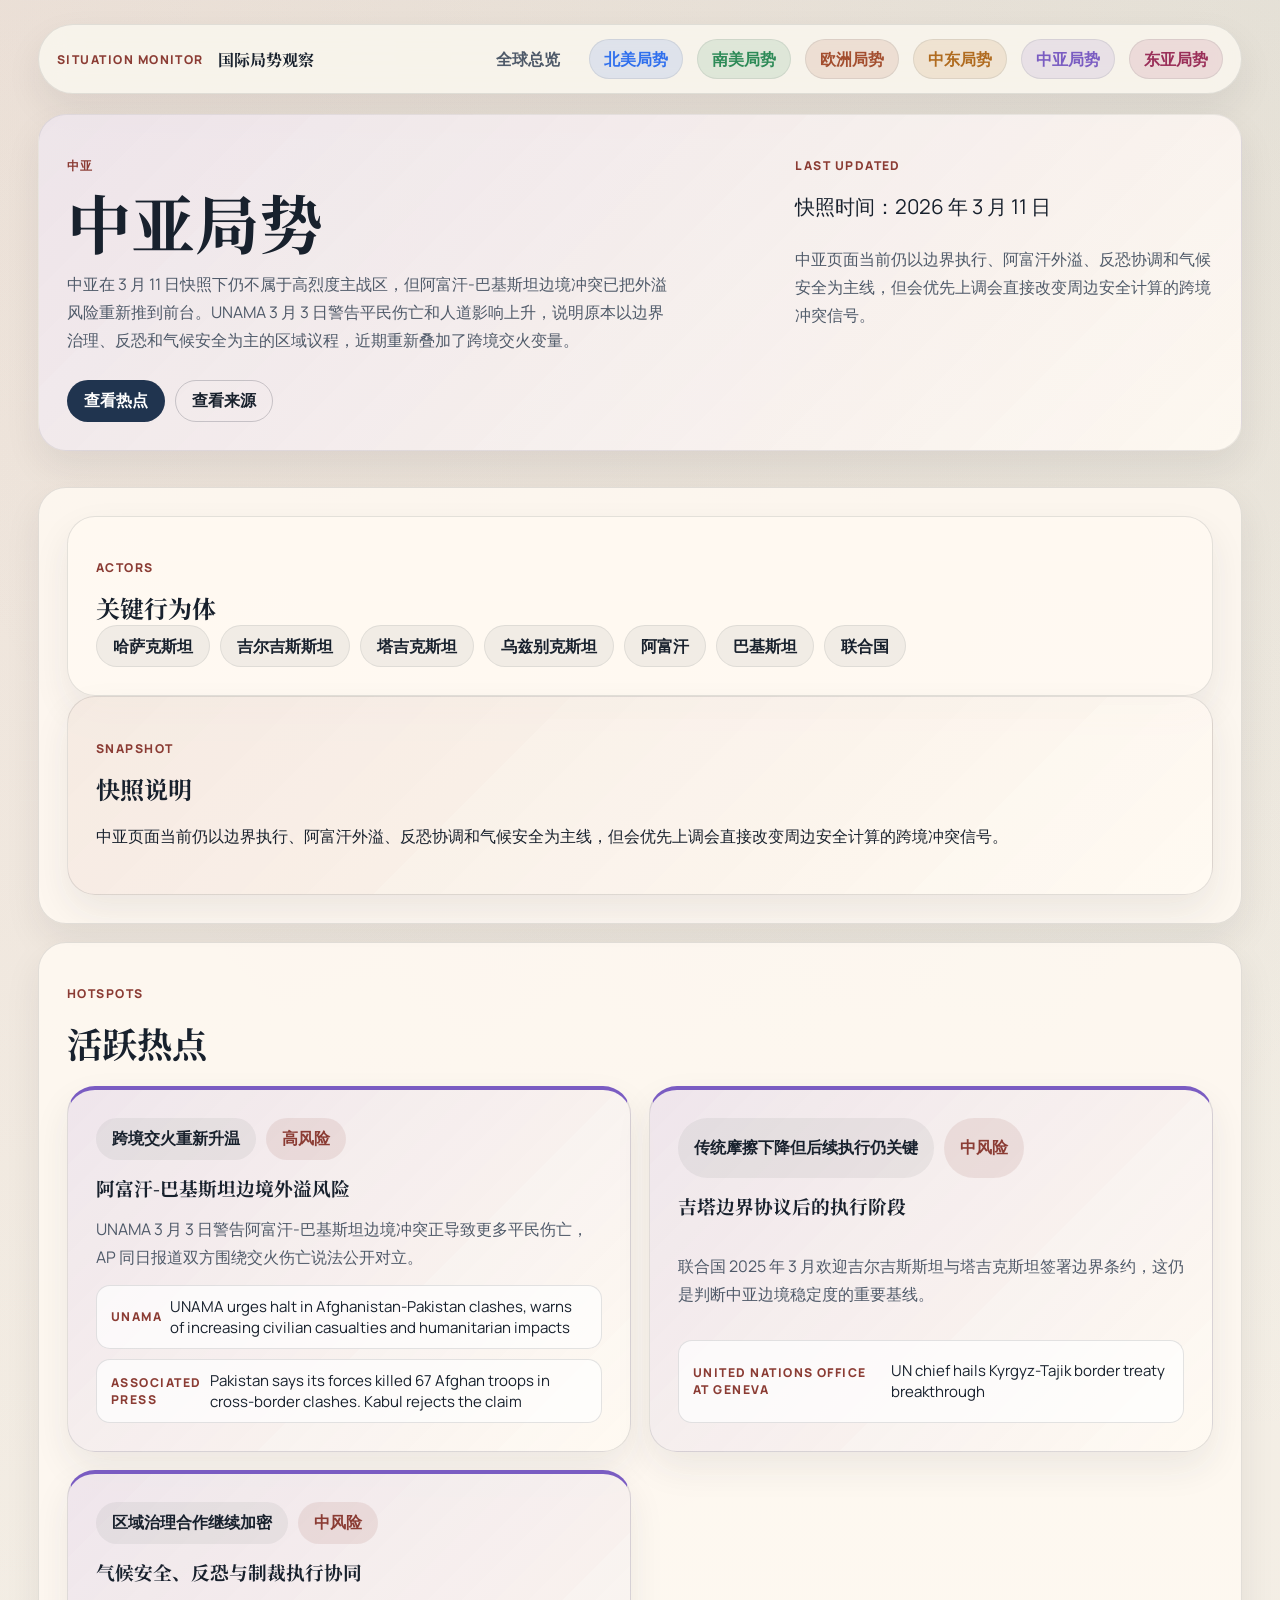
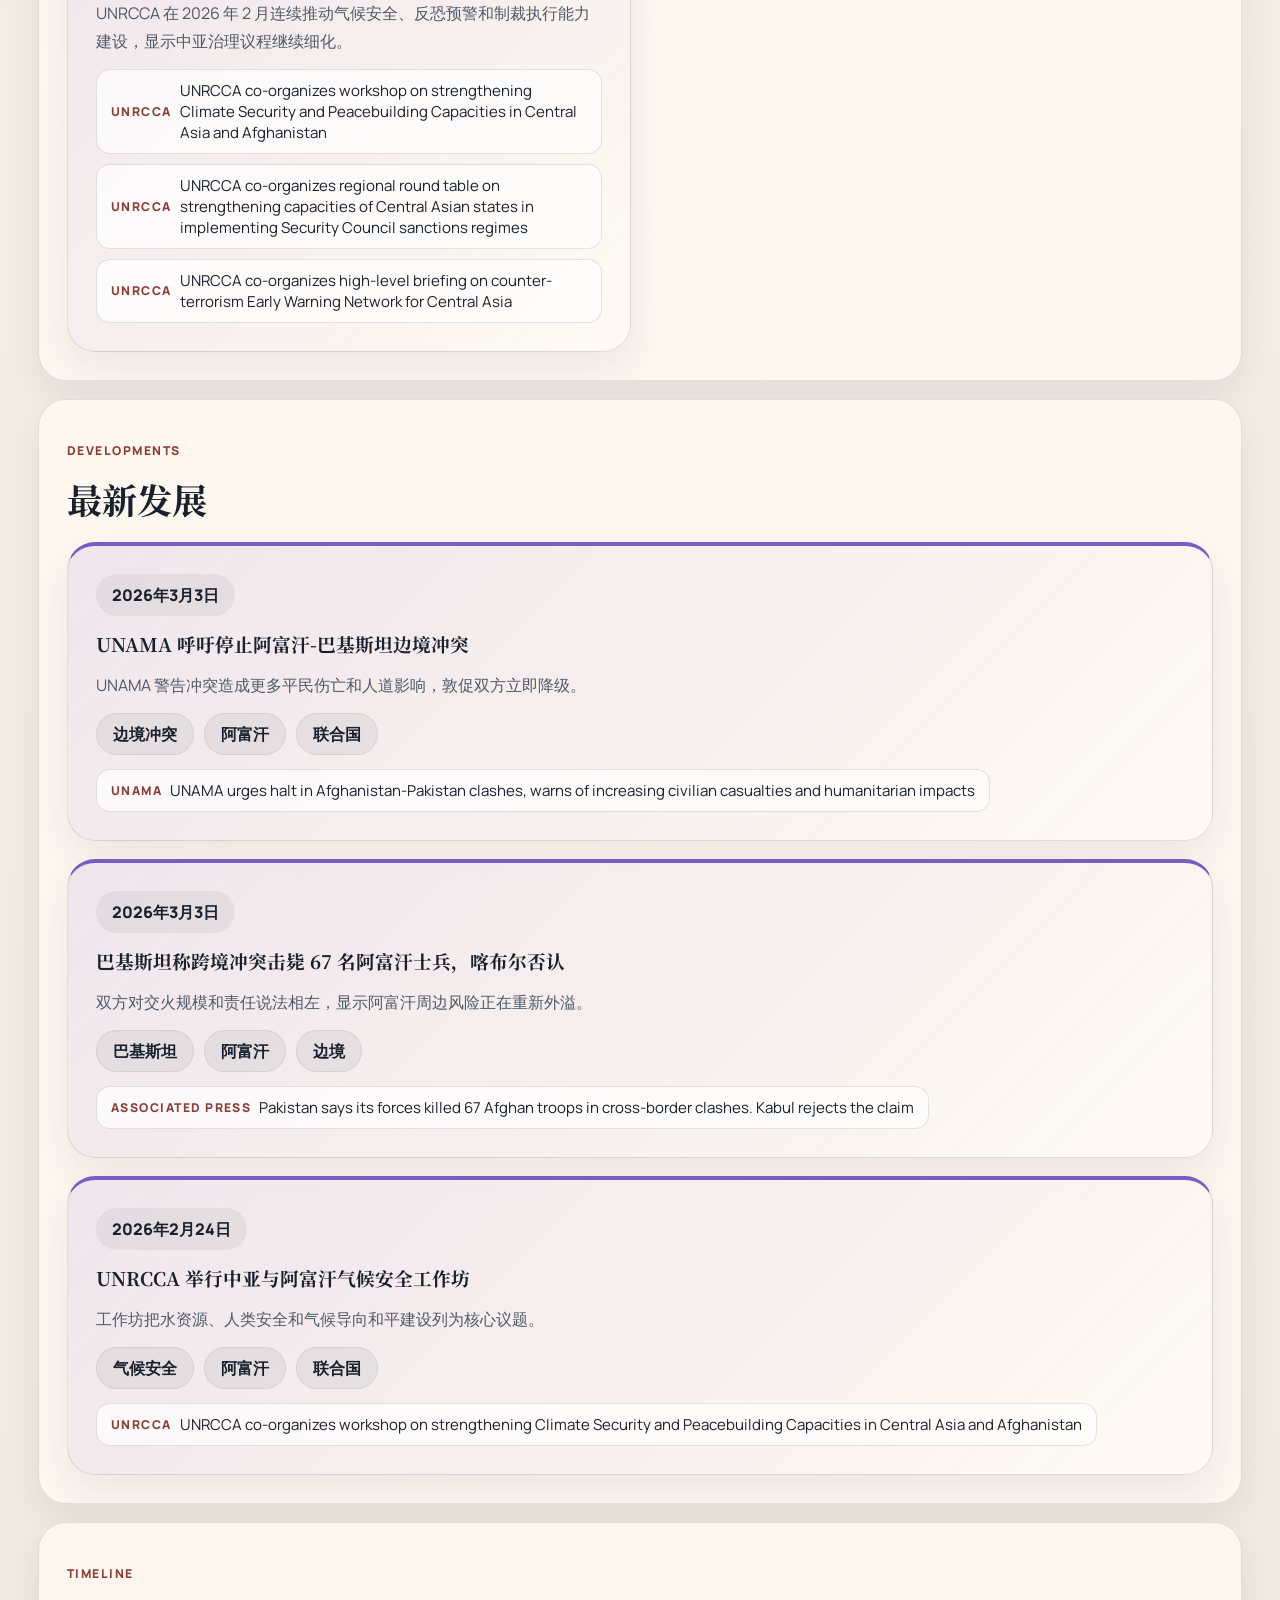
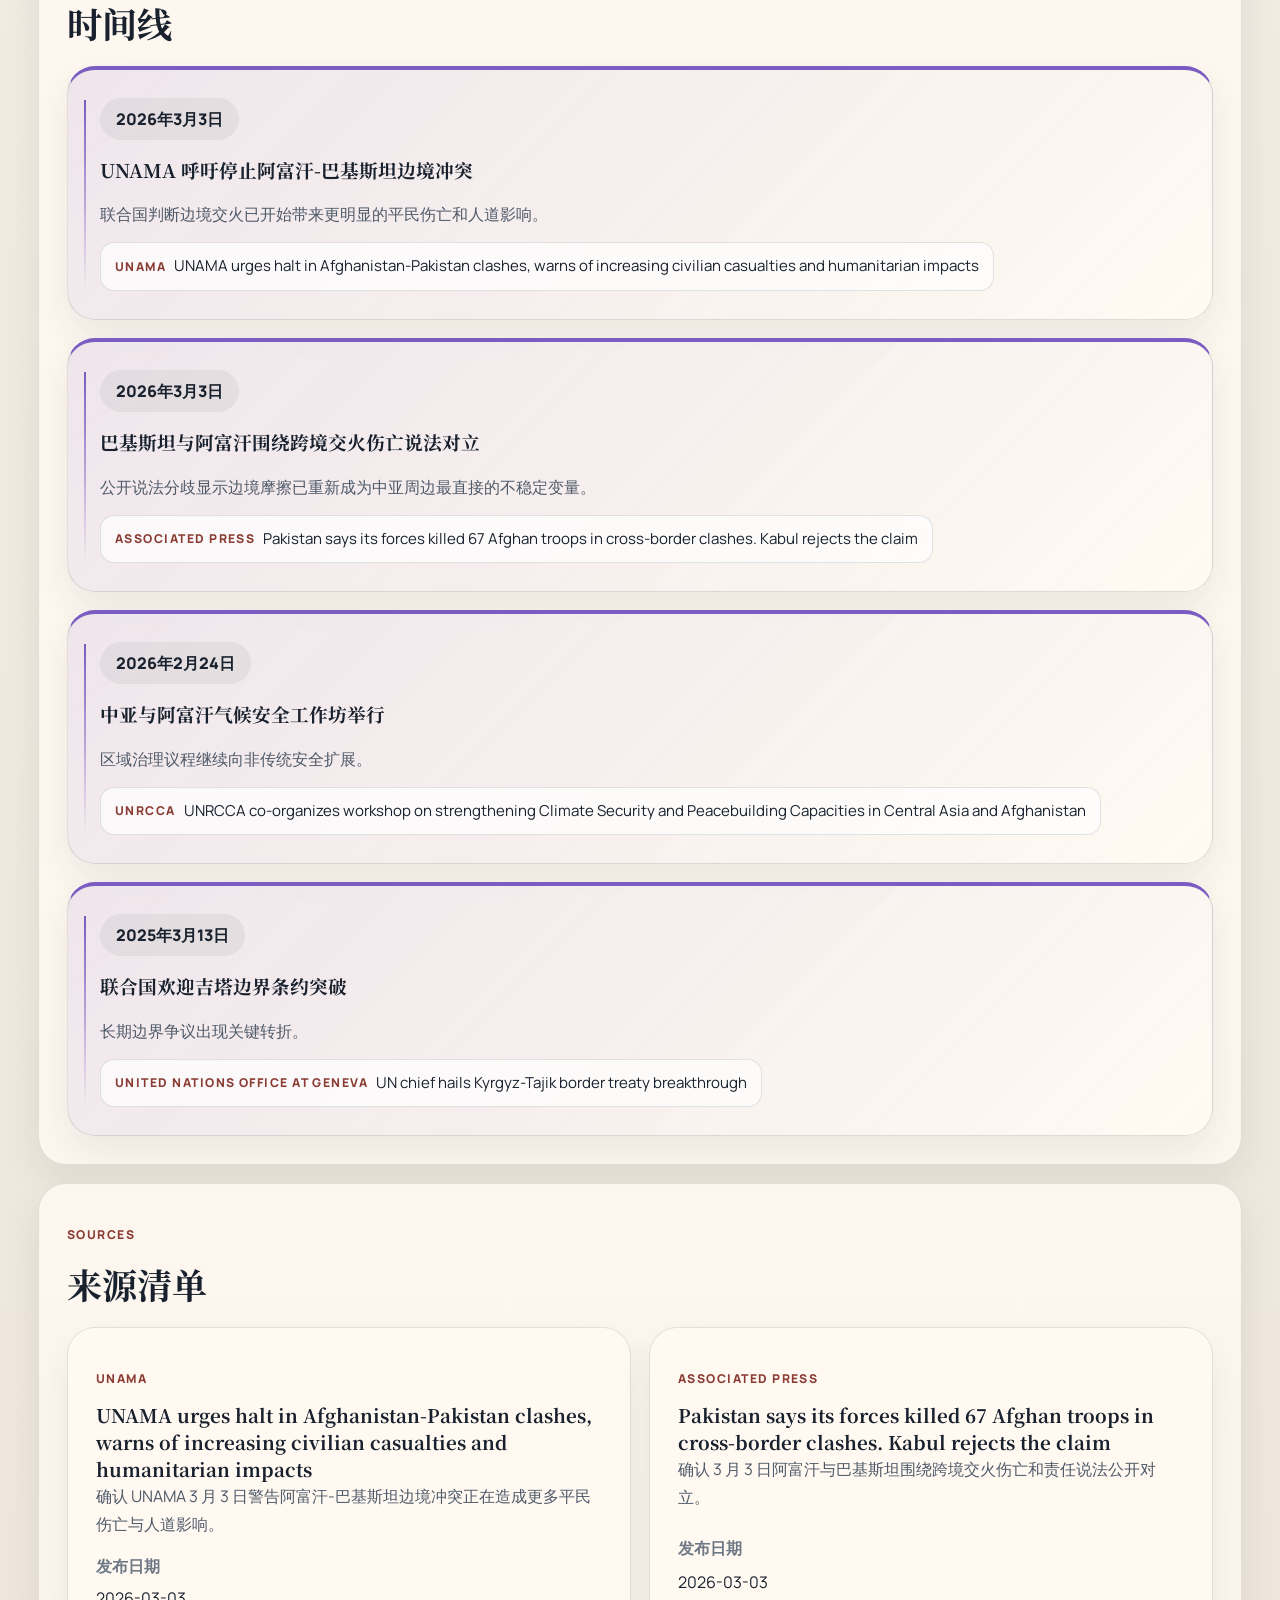
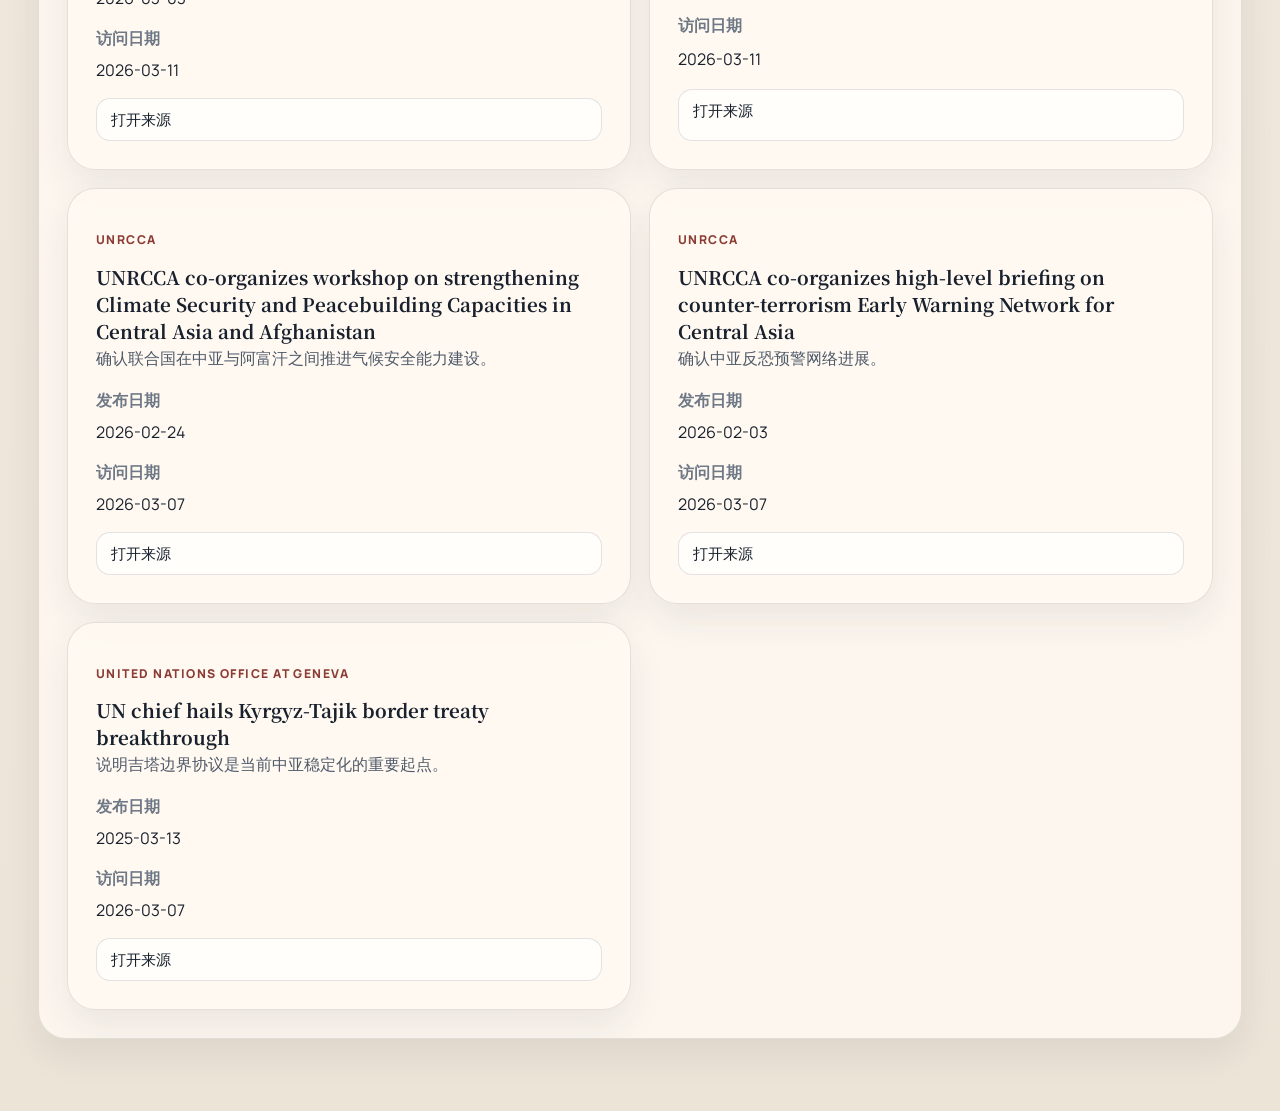
==== regions/central-asia.html @ 457fbe52 "Add files via upload" ====
<!DOCTYPE html>
<html lang="zh-CN">
  <head>
    <meta charset="UTF-8" />
    <meta name="viewport" content="width=device-width, initial-scale=1" />
    <meta name="theme-color" content="#f4efe6" />
    <title>中亚局势 | 国际局势观察</title>
    <meta
      name="description"
      content="查看中亚局势快照，包括边境、阿富汗外溢风险与区域合作变化。"
    />
    <link rel="preconnect" href="https://fonts.googleapis.com" />
    <link rel="preconnect" href="https://fonts.gstatic.com" crossorigin />
    <link
      href="https://fonts.googleapis.com/css2?family=Manrope:wght@400;500;700;800&family=Noto+Serif+SC:wght@600;700&display=swap"
      rel="stylesheet"
    />
    <link rel="stylesheet" href="../styles.css" />
    <script src="../data/site.js"></script>
    <script src="../app.js" defer></script>
  </head>
  <body data-page="region" data-region="central-asia" data-base-path="..">
    <a class="skip-link" href="#main-content">跳到正文</a>
    <div class="page-shell">
      <div class="paper-noise" aria-hidden="true"></div>
      <header class="topbar">
        <a class="brand" href="../index.html">
          <span class="brand-kicker">Situation Monitor</span>
          <strong>国际局势观察</strong>
        </a>
        <nav class="topnav" id="topnav" aria-label="主导航"></nav>
      </header>
      <main id="main-content" class="main-layout">
        <section class="hero region-hero" id="region-hero"></section>
        <section class="section two-column-section">
          <article class="panel">
            <p class="section-kicker">Actors</p>
            <h2>关键行为体</h2>
            <div class="chip-list" id="actors-list"></div>
          </article>
          <article class="panel panel-emphasis">
            <p class="section-kicker">Snapshot</p>
            <h2>快照说明</h2>
            <p id="region-snapshot-note"></p>
          </article>
        </section>
        <section class="section" aria-labelledby="hotspot-title">
          <div class="section-header">
            <div>
              <p class="section-kicker">Hotspots</p>
              <h2 id="hotspot-title">活跃热点</h2>
            </div>
          </div>
          <div class="card-grid hotspot-grid" id="region-hotspots"></div>
        </section>
        <section class="section" aria-labelledby="developments-title">
          <div class="section-header">
            <div>
              <p class="section-kicker">Developments</p>
              <h2 id="developments-title">最新发展</h2>
            </div>
          </div>
          <div class="development-list" id="region-developments"></div>
        </section>
        <section class="section" aria-labelledby="timeline-title">
          <div class="section-header">
            <div>
              <p class="section-kicker">Timeline</p>
              <h2 id="timeline-title">时间线</h2>
            </div>
          </div>
          <ol class="timeline-list" id="region-timeline"></ol>
        </section>
        <section class="section" aria-labelledby="sources-title">
          <div class="section-header">
            <div>
              <p class="section-kicker">Sources</p>
              <h2 id="sources-title">来源清单</h2>
            </div>
          </div>
          <div class="source-register" id="region-sources"></div>
        </section>
      </main>
    </div>
  </body>
</html>
---- styles.css ----
:root {
  --paper: #f4efe6;
  --paper-strong: #fffaf2;
  --ink: #18212d;
  --ink-soft: #4f5a69;
  --ink-muted: #6f7986;
  --line: rgba(24, 33, 45, 0.12);
  --line-strong: rgba(24, 33, 45, 0.2);
  --navy: #20344f;
  --brick: #8b3c34;
  --shadow: 0 16px 36px rgba(34, 41, 52, 0.08);
  --radius-xl: 28px;
  --radius-lg: 22px;
  --radius-md: 16px;
  --max-width: 1240px;
}

html {
  scroll-behavior: smooth;
  scroll-padding-top: 96px;
}

*,
*::before,
*::after {
  box-sizing: border-box;
}

body {
  margin: 0;
  min-height: 100vh;
  color: var(--ink);
  background:
    radial-gradient(circle at top left, rgba(139, 60, 52, 0.09), transparent 28%),
    radial-gradient(circle at top right, rgba(96, 113, 94, 0.1), transparent 24%),
    linear-gradient(180deg, #f6f1e8 0%, #f1ebe2 50%, #ece4d7 100%);
  font-family: "Manrope", "PingFang SC", "Microsoft YaHei", sans-serif;
  text-rendering: optimizeLegibility;
  -webkit-font-smoothing: antialiased;
}

img {
  display: block;
  max-width: 100%;
}

a {
  color: inherit;
}

h1,
h2,
h3,
h4,
.brand strong {
  font-family: "Noto Serif SC", "Songti SC", serif;
}

p,
li,
dd,
dt,
text {
  line-height: 1.75;
}

.skip-link {
  position: absolute;
  left: 16px;
  top: 16px;
  transform: translateY(-180%);
  padding: 12px 16px;
  background: var(--navy);
  border-radius: 999px;
  color: #fff;
  z-index: 30;
}

.skip-link:focus-visible {
  transform: translateY(0);
}

.page-shell {
  position: relative;
  width: min(100%, var(--max-width));
  margin: 0 auto;
  padding: 24px 18px 72px;
}

.paper-noise {
  position: absolute;
  inset: 0;
  pointer-events: none;
  opacity: 0.5;
  background-image:
    linear-gradient(rgba(255, 255, 255, 0.12) 1px, transparent 1px),
    linear-gradient(90deg, rgba(255, 255, 255, 0.08) 1px, transparent 1px);
  background-size: 40px 40px;
  mask-image: linear-gradient(180deg, rgba(0, 0, 0, 0.4), transparent 90%);
}

.topbar,
.hero,
.section,
.panel,
.card,
.development-card,
.timeline-item,
.source-record {
  position: relative;
  z-index: 1;
}

.topbar {
  position: sticky;
  top: 12px;
  display: flex;
  align-items: center;
  justify-content: space-between;
  gap: 16px;
  margin-bottom: 20px;
  padding: 14px 18px;
  border: 1px solid rgba(24, 33, 45, 0.1);
  border-radius: 999px;
  background: rgba(250, 246, 238, 0.86);
  backdrop-filter: blur(12px);
  box-shadow: var(--shadow);
}

.brand,
.topnav {
  display: flex;
  align-items: center;
  gap: 14px;
}

.brand {
  text-decoration: none;
}

.brand-kicker,
.eyebrow,
.section-kicker,
.stat-label,
.mini-label,
.source-publisher {
  text-transform: uppercase;
  letter-spacing: 0.12em;
  font-size: 0.76rem;
  font-weight: 800;
}

.brand-kicker,
.eyebrow,
.section-kicker,
.source-publisher {
  color: var(--brick);
}

.topnav {
  flex-wrap: wrap;
  justify-content: flex-end;
}

.topnav a,
.inline-link,
.source-link,
.source-chip,
.map-list-item {
  text-decoration: none;
}

.topnav a {
  min-height: 40px;
  padding: 0 14px;
  border-radius: 999px;
  border: 1px solid transparent;
  display: inline-flex;
  align-items: center;
  font-weight: 700;
  color: var(--ink-soft);
}

.topnav a[data-region-id] {
  background: var(--region-soft, transparent);
  border-color: rgba(24, 33, 45, 0.08);
  color: var(--region-accent, var(--ink));
}

.main-layout,
.hero,
.intro-grid,
.method-grid,
.card-grid,
.development-list,
.timeline-list,
.source-register,
.stat-grid,
.map-layout,
.map-directory {
  display: grid;
  gap: 18px;
}

.hero {
  grid-template-columns: minmax(0, 1.2fr) minmax(320px, 0.8fr);
  margin-bottom: 18px;
}

.hero,
.section,
.panel,
.card,
.development-card,
.timeline-item,
.source-record {
  border-radius: var(--radius-xl);
  border: 1px solid var(--line);
  background: rgba(255, 250, 242, 0.84);
  box-shadow: var(--shadow);
  overflow: hidden;
}

.hero-copy,
.hero-panel,
.section,
.panel,
.card,
.development-card,
.timeline-item,
.source-record {
  padding: 28px;
}

.hero-copy {
  display: grid;
  align-content: start;
}

.hero h1 {
  margin: 0;
  font-size: clamp(2.5rem, 6vw, 4.8rem);
  line-height: 1.02;
}

.region-hero h1 {
  font-size: clamp(2.2rem, 5vw, 4rem);
}

.region-themed {
  background:
    linear-gradient(135deg, var(--region-soft, rgba(139, 60, 52, 0.1)), rgba(255, 255, 255, 0)),
    rgba(255, 250, 242, 0.9);
  border-color: rgba(24, 33, 45, 0.08);
}

.hero-summary,
.section-copy,
.hero-note,
.source-note,
.card p,
.development-card p,
.timeline-item p {
  margin: 0;
  color: var(--ink-soft);
}

.hero-summary {
  margin-top: 16px;
  max-width: 60ch;
}

.hero-actions,
.card-topline,
.tag-row,
.chip-list,
.source-chip-row,
.card-metrics,
.timeline-head {
  display: flex;
  flex-wrap: wrap;
  gap: 10px;
}

.hero-actions {
  margin-top: 26px;
}

.button,
.status-pill,
.risk-pill,
.topic-chip,
.actor-chip,
.date-label,
.mini-label,
.inline-link,
.region-order,
.map-list-index {
  min-height: 42px;
  display: inline-flex;
  align-items: center;
  justify-content: center;
  padding: 0 16px;
  border-radius: 999px;
  font-weight: 800;
}

.button {
  text-decoration: none;
  border: 1px solid transparent;
}

.button-primary {
  background: var(--navy);
  color: #fff;
}

.button-secondary,
.inline-link {
  background: transparent;
  color: var(--ink);
  border: 1px solid var(--line-strong);
}

.stat-grid {
  margin: 18px 0;
  padding: 0;
  list-style: none;
  grid-template-columns: repeat(2, minmax(0, 1fr));
}

.stat-grid li {
  padding: 16px;
  border-radius: var(--radius-md);
  border: 1px solid var(--line);
  background: var(--paper-strong);
}

.stat-grid strong,
.region-stamp {
  display: block;
  margin-top: 6px;
  font-size: 1.28rem;
}

.section-header {
  display: flex;
  align-items: end;
  justify-content: space-between;
  gap: 18px;
  margin-bottom: 18px;
}

.section-header h2,
.panel h2,
.panel h3,
.source-record h3,
.development-card h3,
.card h3,
.timeline-item h3 {
  margin: 0;
}

.section-header h2 {
  font-size: clamp(1.5rem, 3vw, 2.2rem);
}

.intro-grid,
.two-column-section,
.map-layout {
  grid-template-columns: repeat(2, minmax(0, 1fr));
}

.panel-emphasis {
  background:
    linear-gradient(135deg, rgba(139, 60, 52, 0.08), rgba(255, 255, 255, 0)),
    rgba(255, 250, 242, 0.88);
}

.bullet-list {
  display: grid;
  gap: 12px;
}

.bullet-list p {
  margin: 0;
  padding-left: 18px;
  position: relative;
}

.bullet-list p::before {
  content: "";
  position: absolute;
  left: 0;
  top: 0.75em;
  width: 8px;
  height: 8px;
  border-radius: 999px;
  background: var(--brick);
}

.map-board {
  padding: 18px;
  border-radius: var(--radius-xl);
  border: 1px solid var(--line);
  background:
    linear-gradient(180deg, rgba(255, 255, 255, 0.78), rgba(255, 255, 255, 0.38)),
    rgba(255, 250, 242, 0.84);
}

.map-shell-world {
  display: grid;
  gap: 14px;
}

.map-headerline {
  display: flex;
  justify-content: space-between;
  gap: 12px;
  color: var(--ink-muted);
  font-size: 0.82rem;
  font-weight: 800;
  text-transform: uppercase;
  letter-spacing: 0.12em;
}

.world-map-svg {
  width: 100%;
  height: auto;
  display: block;
  border-radius: var(--radius-xl);
  overflow: hidden;
}

.map-grid path,
.map-outline path {
  fill: none;
  stroke: rgba(24, 33, 45, 0.12);
  stroke-width: 1;
}

.map-region-shape {
  transition: transform 160ms ease, filter 160ms ease, opacity 160ms ease;
  opacity: 0.92;
}

.map-region-link:hover .map-region-shape,
.map-region-link:focus .map-region-shape {
  filter: saturate(1.15);
  opacity: 1;
}

.map-region-number {
  font: 800 18px "Manrope", sans-serif;
}

.map-region-label {
  font: 800 21px "Noto Serif SC", serif;
  letter-spacing: 0.04em;
}

.map-directory {
  align-content: start;
}

.map-list-item {
  display: grid;
  grid-template-columns: auto 1fr;
  gap: 10px 14px;
  align-items: center;
  padding: 16px 18px;
  border-radius: var(--radius-lg);
  border: 1px solid var(--line);
  background:
    linear-gradient(135deg, var(--region-soft, rgba(139, 60, 52, 0.08)), rgba(255, 255, 255, 0)),
    rgba(255, 250, 242, 0.84);
}

.map-list-name {
  font-weight: 800;
  color: var(--region-accent, var(--ink));
}

.map-list-meta {
  grid-column: 2;
  color: var(--ink-soft);
  font-size: 0.95rem;
}

.map-list-index,
.region-order {
  background: var(--region-soft, rgba(24, 33, 45, 0.08));
  color: var(--region-accent, var(--ink));
  min-height: 34px;
  padding: 0 12px;
}

.hotspot-grid,
.region-grid {
  grid-template-columns: repeat(2, minmax(0, 1fr));
}

.card,
.development-card,
.timeline-item,
.source-record {
  display: grid;
  gap: 14px;
}

.region-card,
.hotspot-card,
.development-card,
.timeline-item {
  border-top: 4px solid var(--region-accent, var(--brick));
  background:
    linear-gradient(135deg, var(--region-soft, rgba(139, 60, 52, 0.08)), rgba(255, 255, 255, 0)),
    rgba(255, 250, 242, 0.88);
}

.region-card .section-kicker,
.region-card h3,
.region-order,
.map-list-name {
  color: var(--region-accent, var(--ink));
}

.status-pill,
.date-label,
.topic-chip,
.actor-chip,
.mini-label,
.source-chip {
  background: rgba(24, 33, 45, 0.06);
  color: var(--ink);
}

.actor-chip,
.mini-label,
.topic-chip {
  border: 1px solid rgba(24, 33, 45, 0.08);
}

.risk-pill {
  background: rgba(139, 60, 52, 0.1);
  color: var(--brick);
}

.source-chip,
.source-link {
  padding: 10px 14px;
  border: 1px solid var(--line);
  border-radius: 14px;
  background: rgba(255, 255, 255, 0.7);
  font-size: 0.94rem;
}

.source-chip {
  display: inline-flex;
  align-items: center;
  gap: 8px;
}

.development-list,
.timeline-list,
.source-register {
  padding: 0;
  margin: 0;
}

.timeline-list {
  list-style: none;
}

.timeline-item {
  position: relative;
  padding-left: 32px;
}

.timeline-item::before {
  content: "";
  position: absolute;
  left: 16px;
  top: 30px;
  bottom: 30px;
  width: 2px;
  background: linear-gradient(180deg, var(--region-accent, var(--brick)), rgba(139, 60, 52, 0));
}

.source-register {
  grid-template-columns: repeat(2, minmax(0, 1fr));
}

.meta-list {
  margin: 0;
  display: grid;
  gap: 12px;
}

.meta-list div {
  display: grid;
  gap: 4px;
}

.meta-list dt {
  color: var(--ink-muted);
  font-weight: 700;
}

.meta-list dd {
  margin: 0;
}

.method-grid {
  grid-template-columns: repeat(3, minmax(0, 1fr));
}

.source-group-list {
  display: grid;
  gap: 12px;
}

.source-group {
  padding: 14px;
  border: 1px solid var(--line);
  border-radius: var(--radius-md);
  background: rgba(255, 255, 255, 0.62);
}

.source-group h4 {
  margin: 0 0 8px;
}

.source-group p {
  margin: 0;
  color: var(--ink-soft);
}

.command-block {
  margin: 0;
  padding: 16px;
  border-radius: var(--radius-md);
  background: #1f2937;
  color: #f9fafb;
  overflow: auto;
}

:focus-visible {
  outline: 3px solid rgba(32, 52, 79, 0.65);
  outline-offset: 3px;
}

@media (hover: hover) {
  .button:hover,
  .inline-link:hover,
  .topnav a:hover,
  .source-link:hover,
  .source-chip:hover,
  .map-list-item:hover {
    transform: translateY(-1px);
  }
}

@media (max-width: 1040px) {
  .hero,
  .intro-grid,
  .two-column-section,
  .method-grid,
  .source-register,
  .hotspot-grid,
  .region-grid,
  .map-layout {
    grid-template-columns: 1fr;
  }

  .section-header,
  .topbar {
    flex-direction: column;
    align-items: start;
  }

  .topnav {
    justify-content: start;
  }
}

@media (max-width: 720px) {
  .page-shell {
    padding: 16px 12px 40px;
  }

  .hero-copy,
  .hero-panel,
  .section,
  .panel,
  .card,
  .development-card,
  .timeline-item,
  .source-record,
  .map-board {
    padding: 22px;
  }

  .stat-grid {
    grid-template-columns: 1fr;
  }

  .topbar {
    border-radius: 24px;
  }

  .map-region-label {
    font-size: 17px;
  }

  .map-region-number {
    font-size: 15px;
  }
}

@media (prefers-reduced-motion: reduce) {
  html {
    scroll-behavior: auto;
  }

  *,
  *::before,
  *::after {
    animation: none !important;
    transition: none !important;
  }
}
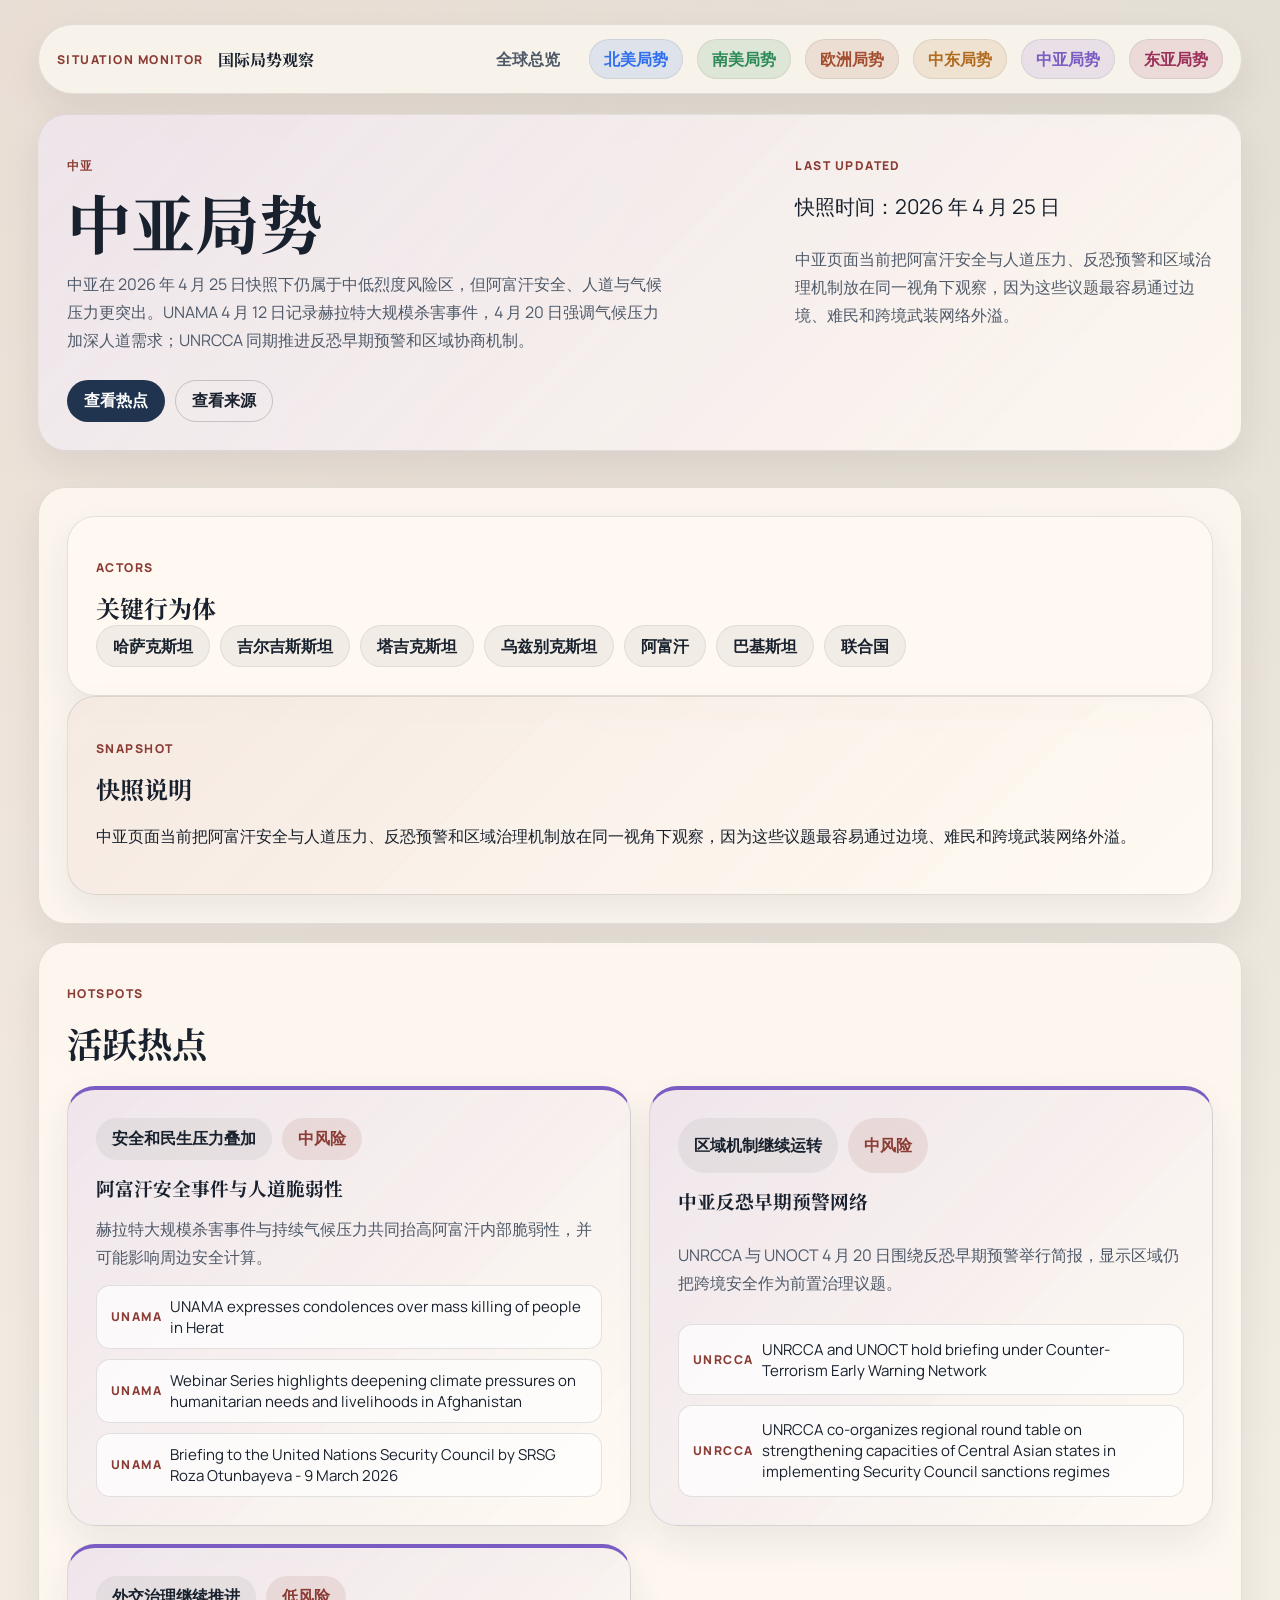
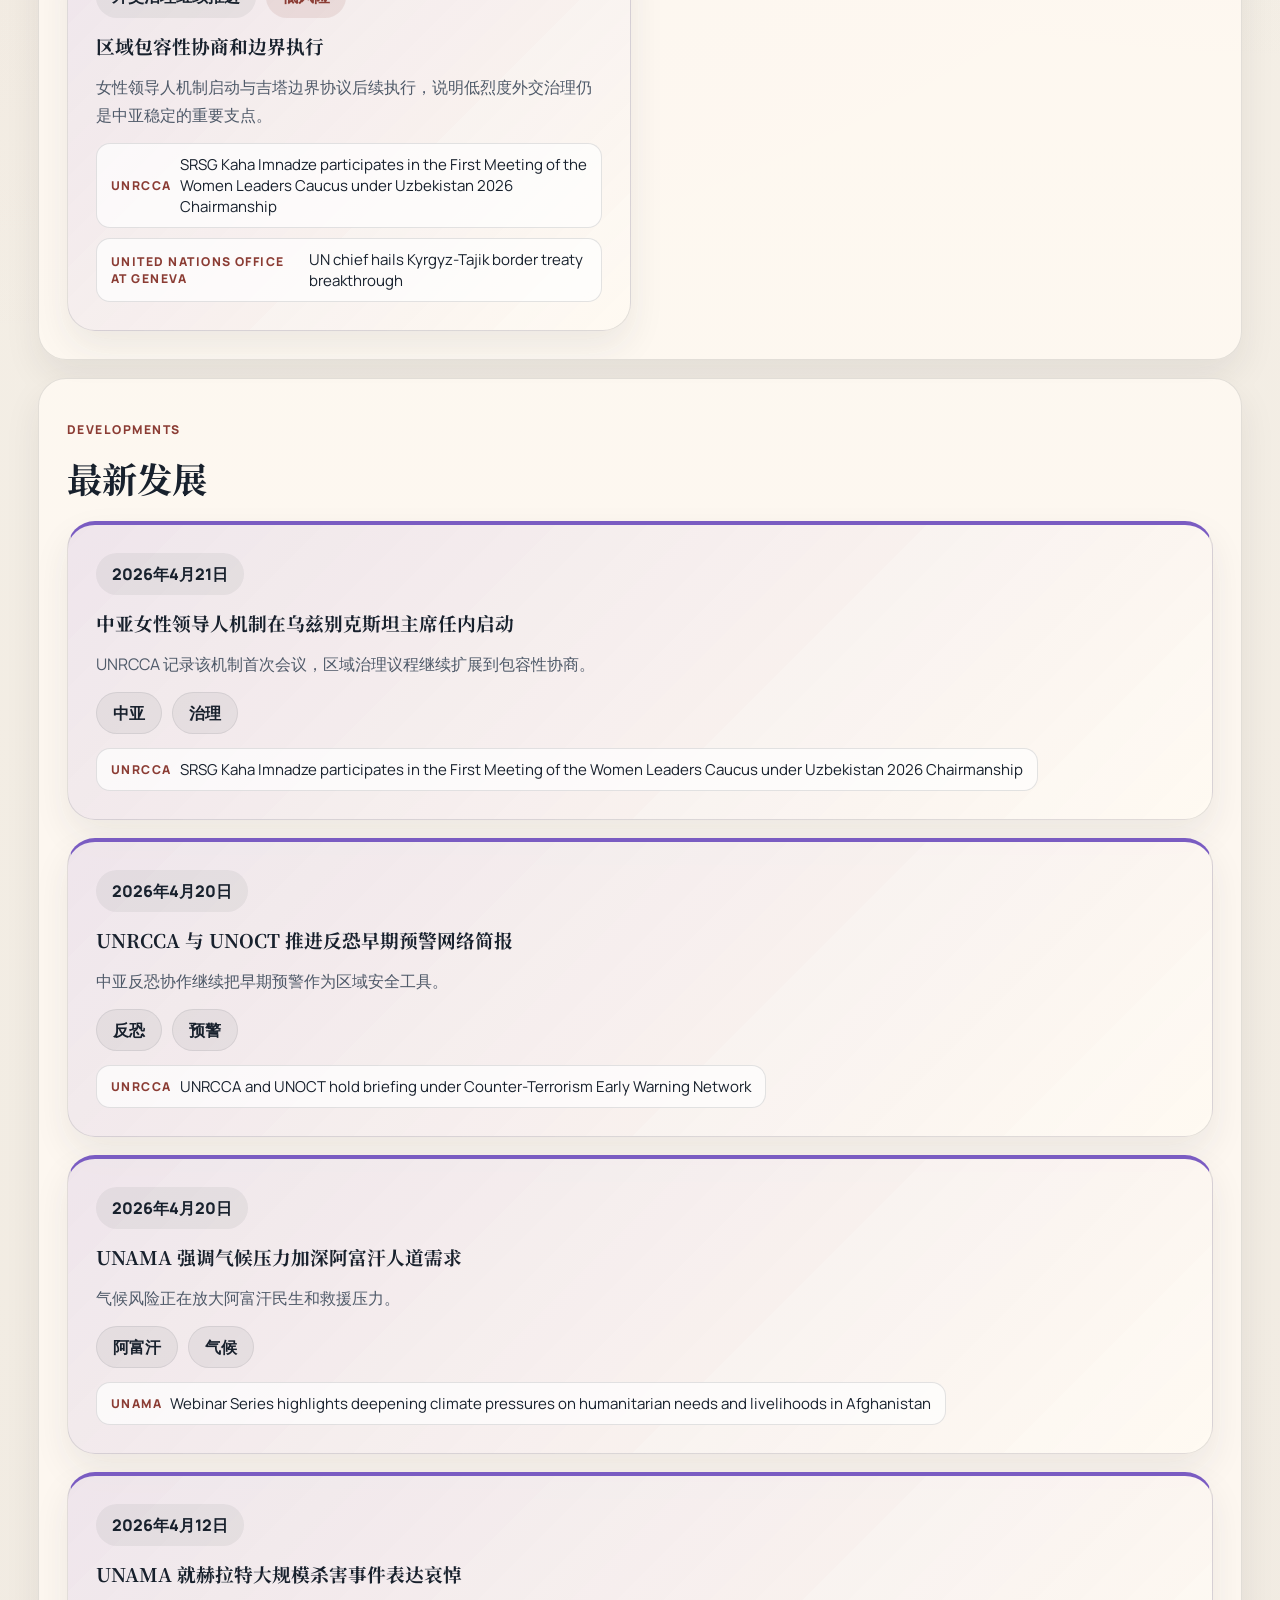
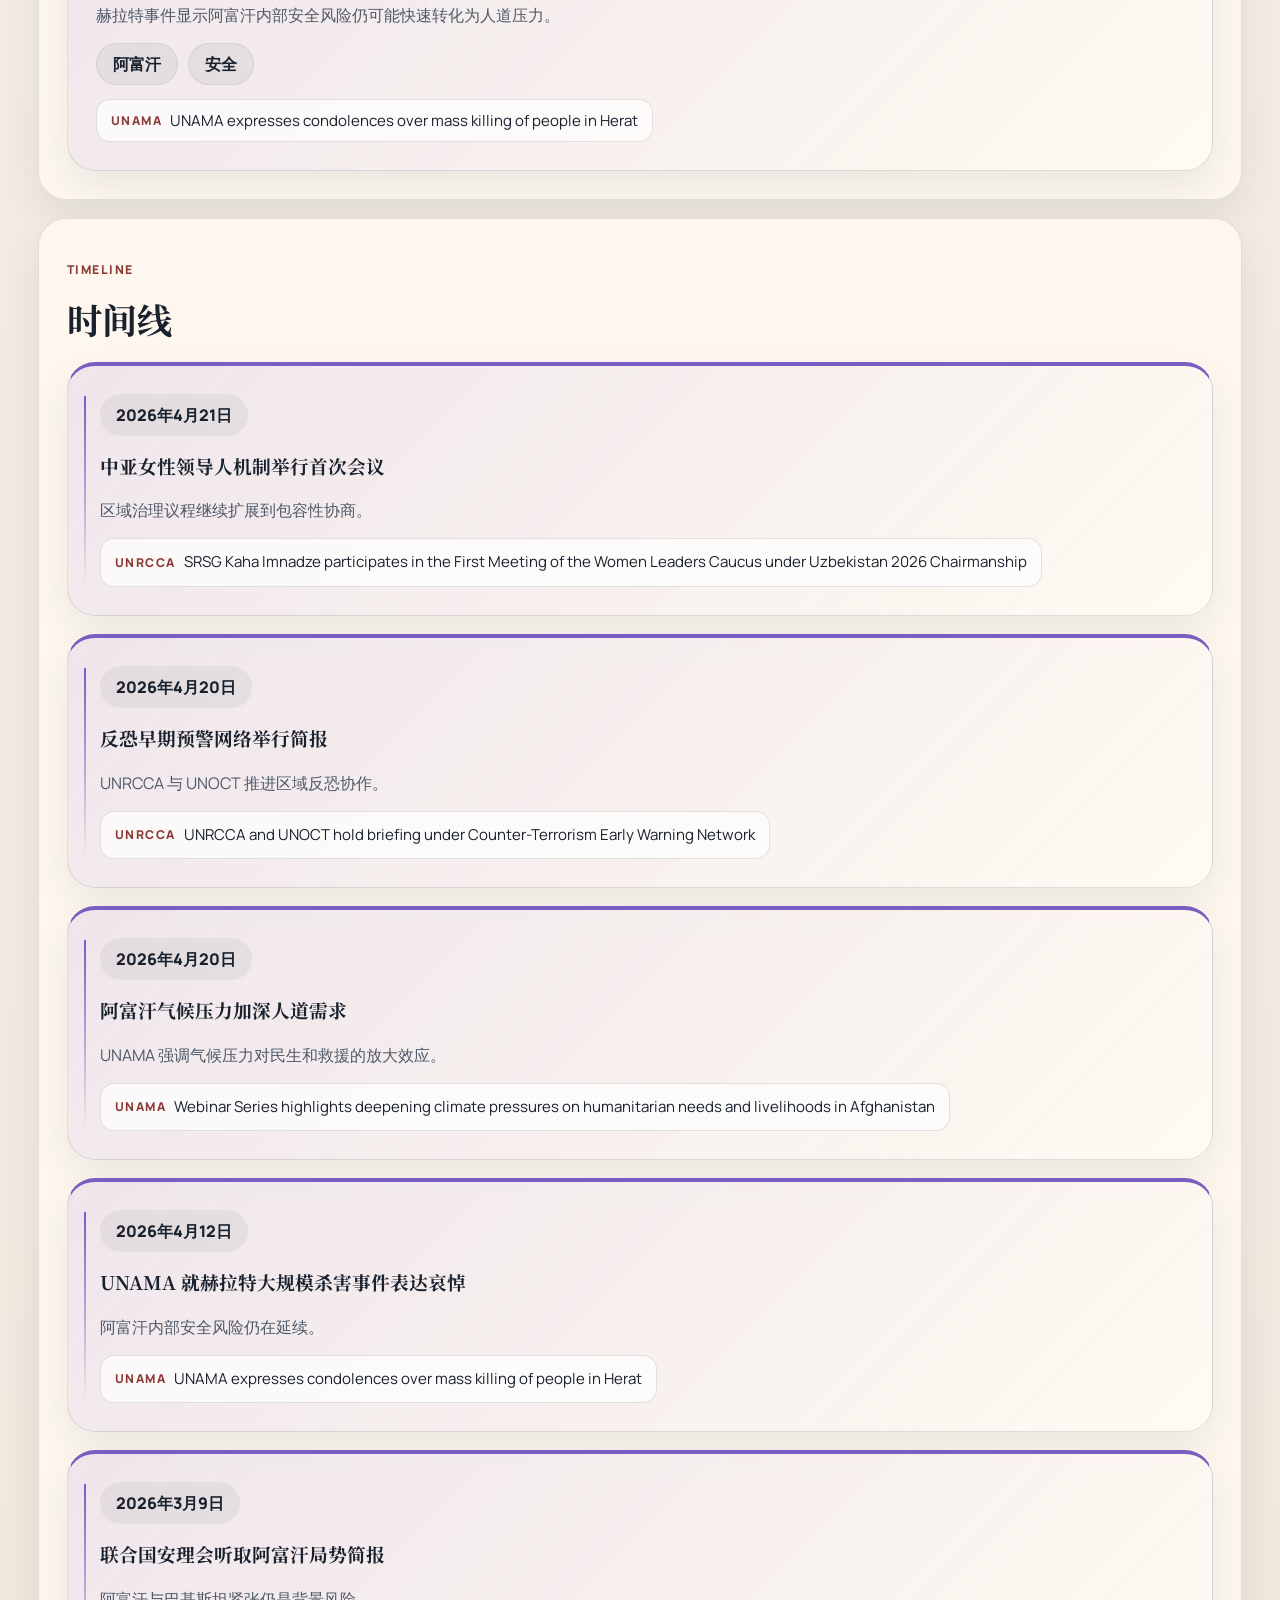
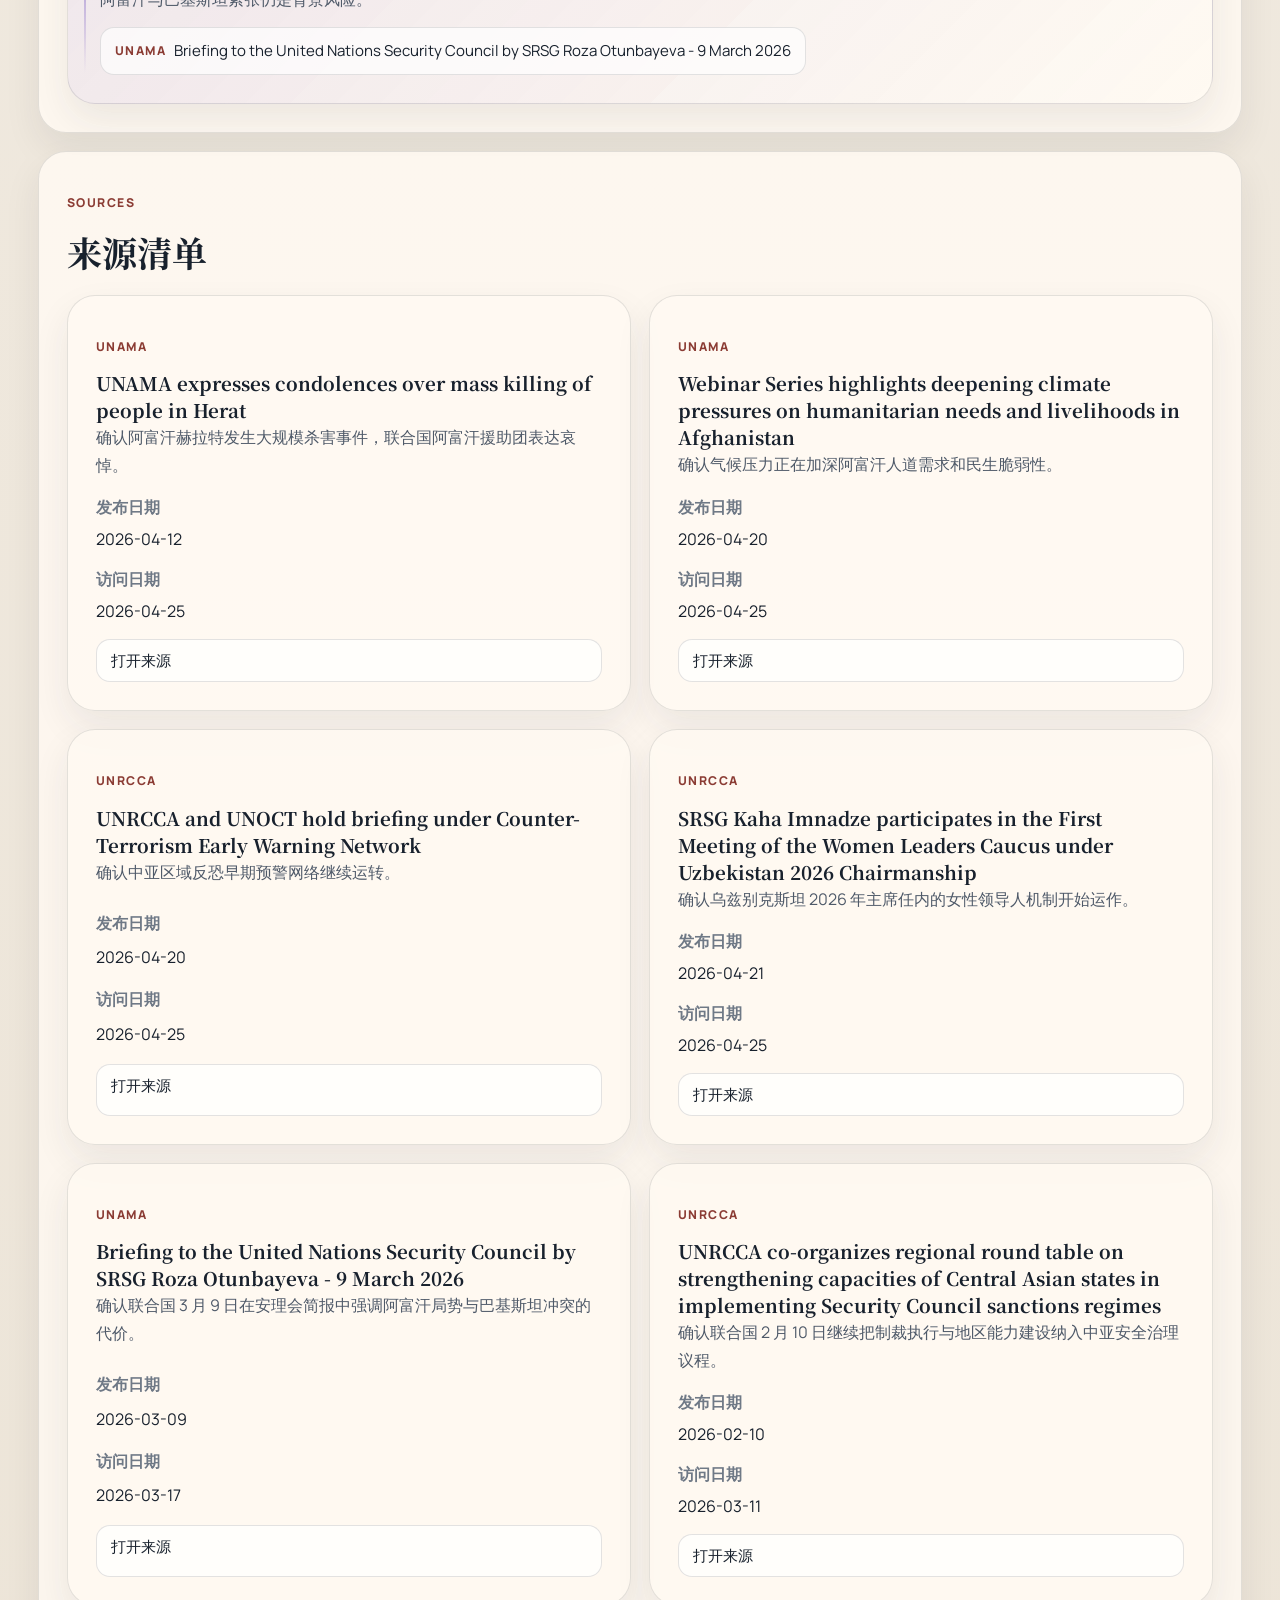
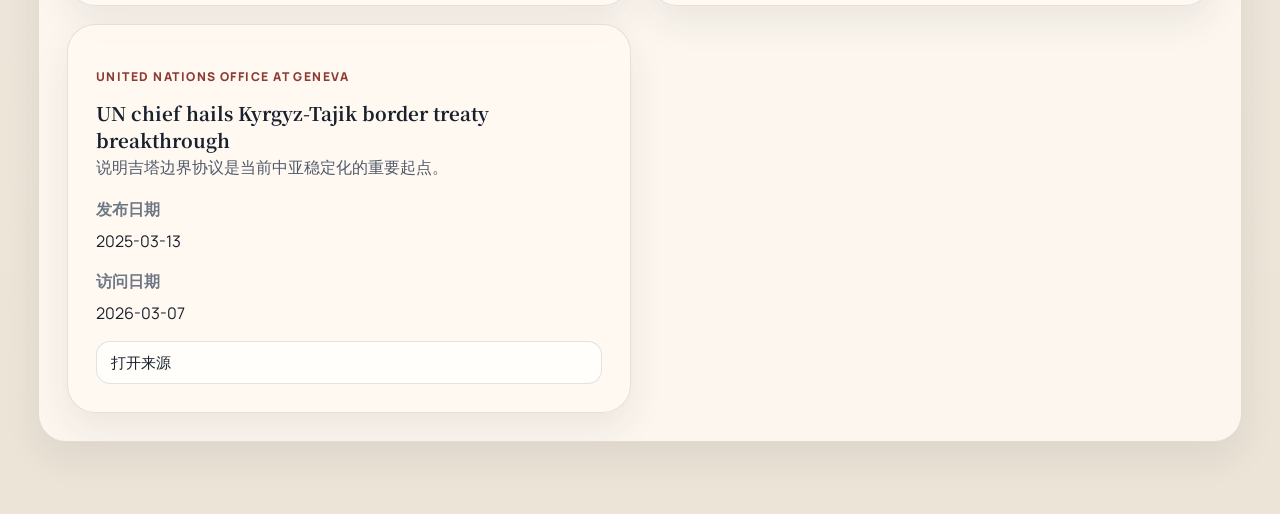
==== commit fa96d689: "Update international situation site snapshot" ====
--- a/regions/central-asia.html
+++ b/regions/central-asia.html
@@ -16,7 +16,7 @@
       rel="stylesheet"
     />
     <link rel="stylesheet" href="../styles.css" />
-    <script src="../data/site.js"></script>
+    <script src="../data/site.js?v=20260425-encoding-fix"></script>
     <script src="../app.js" defer></script>
   </head>
   <body data-page="region" data-region="central-asia" data-base-path="..">
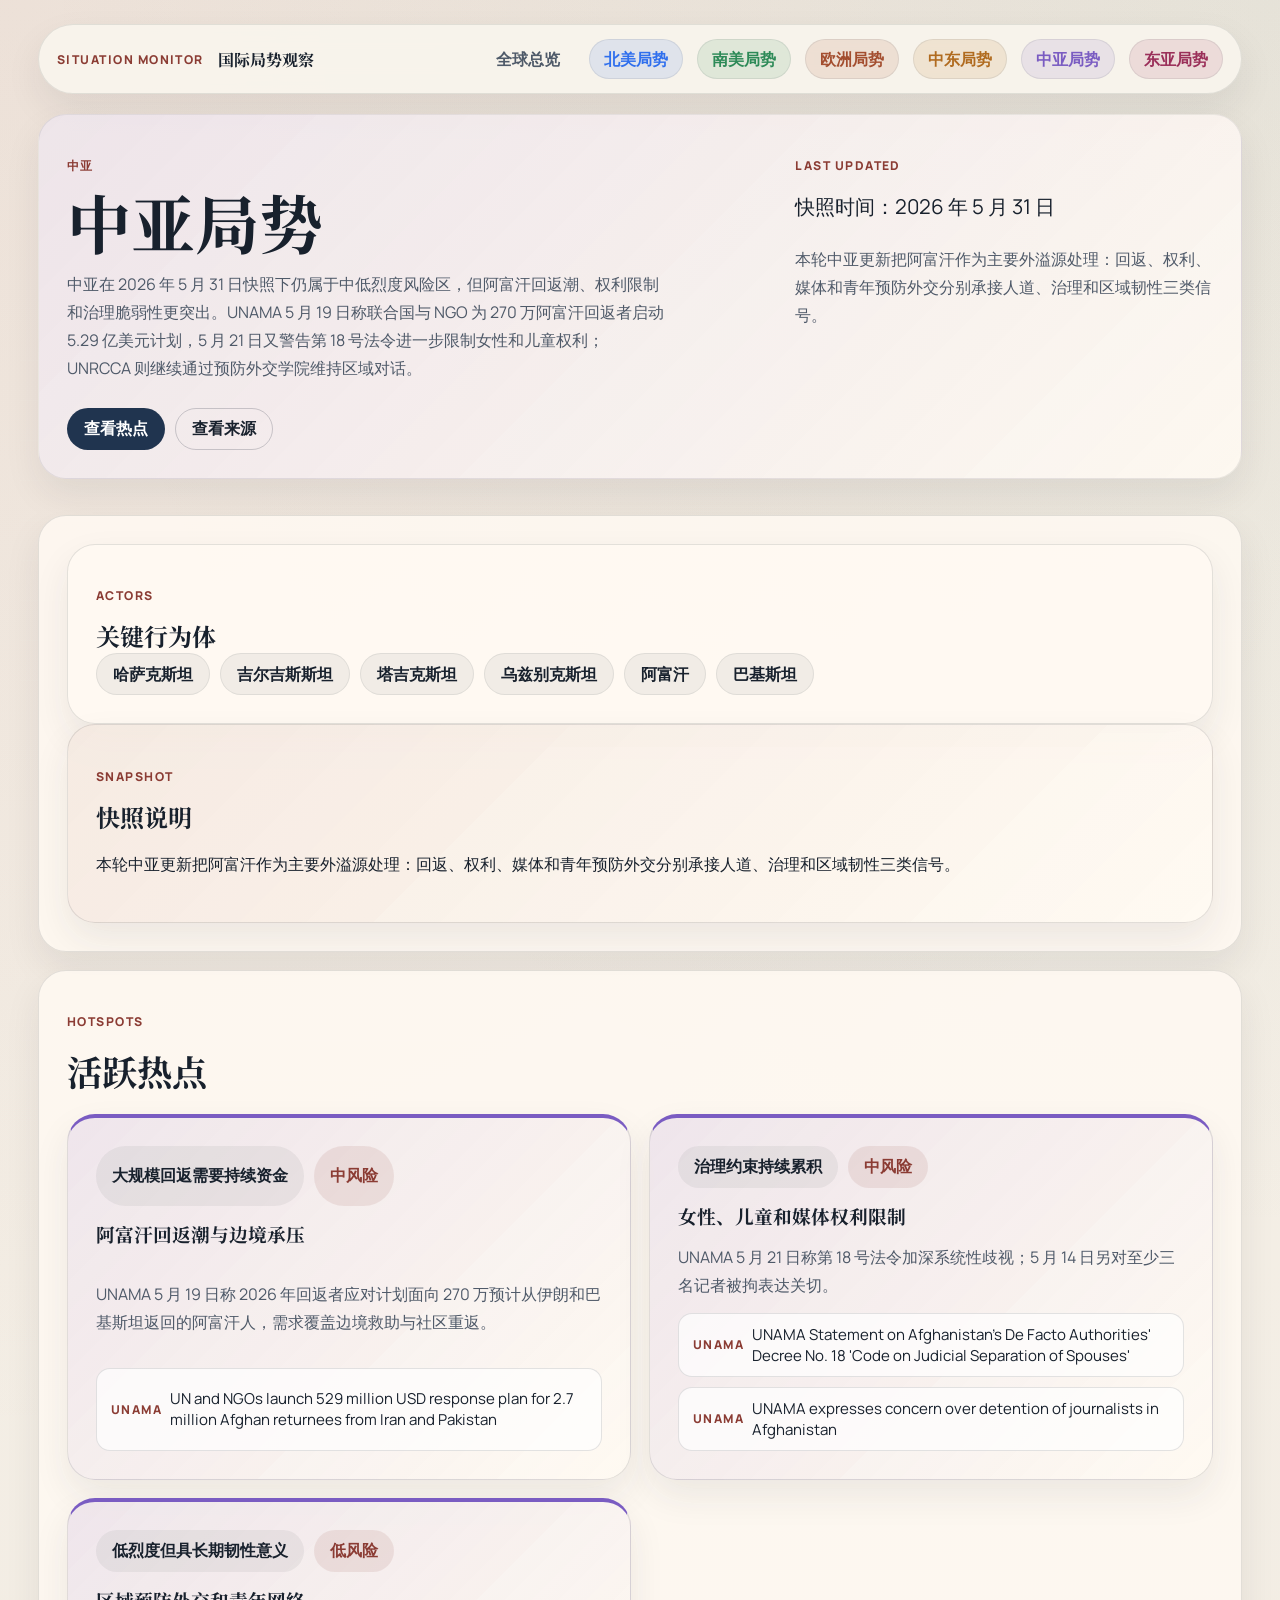
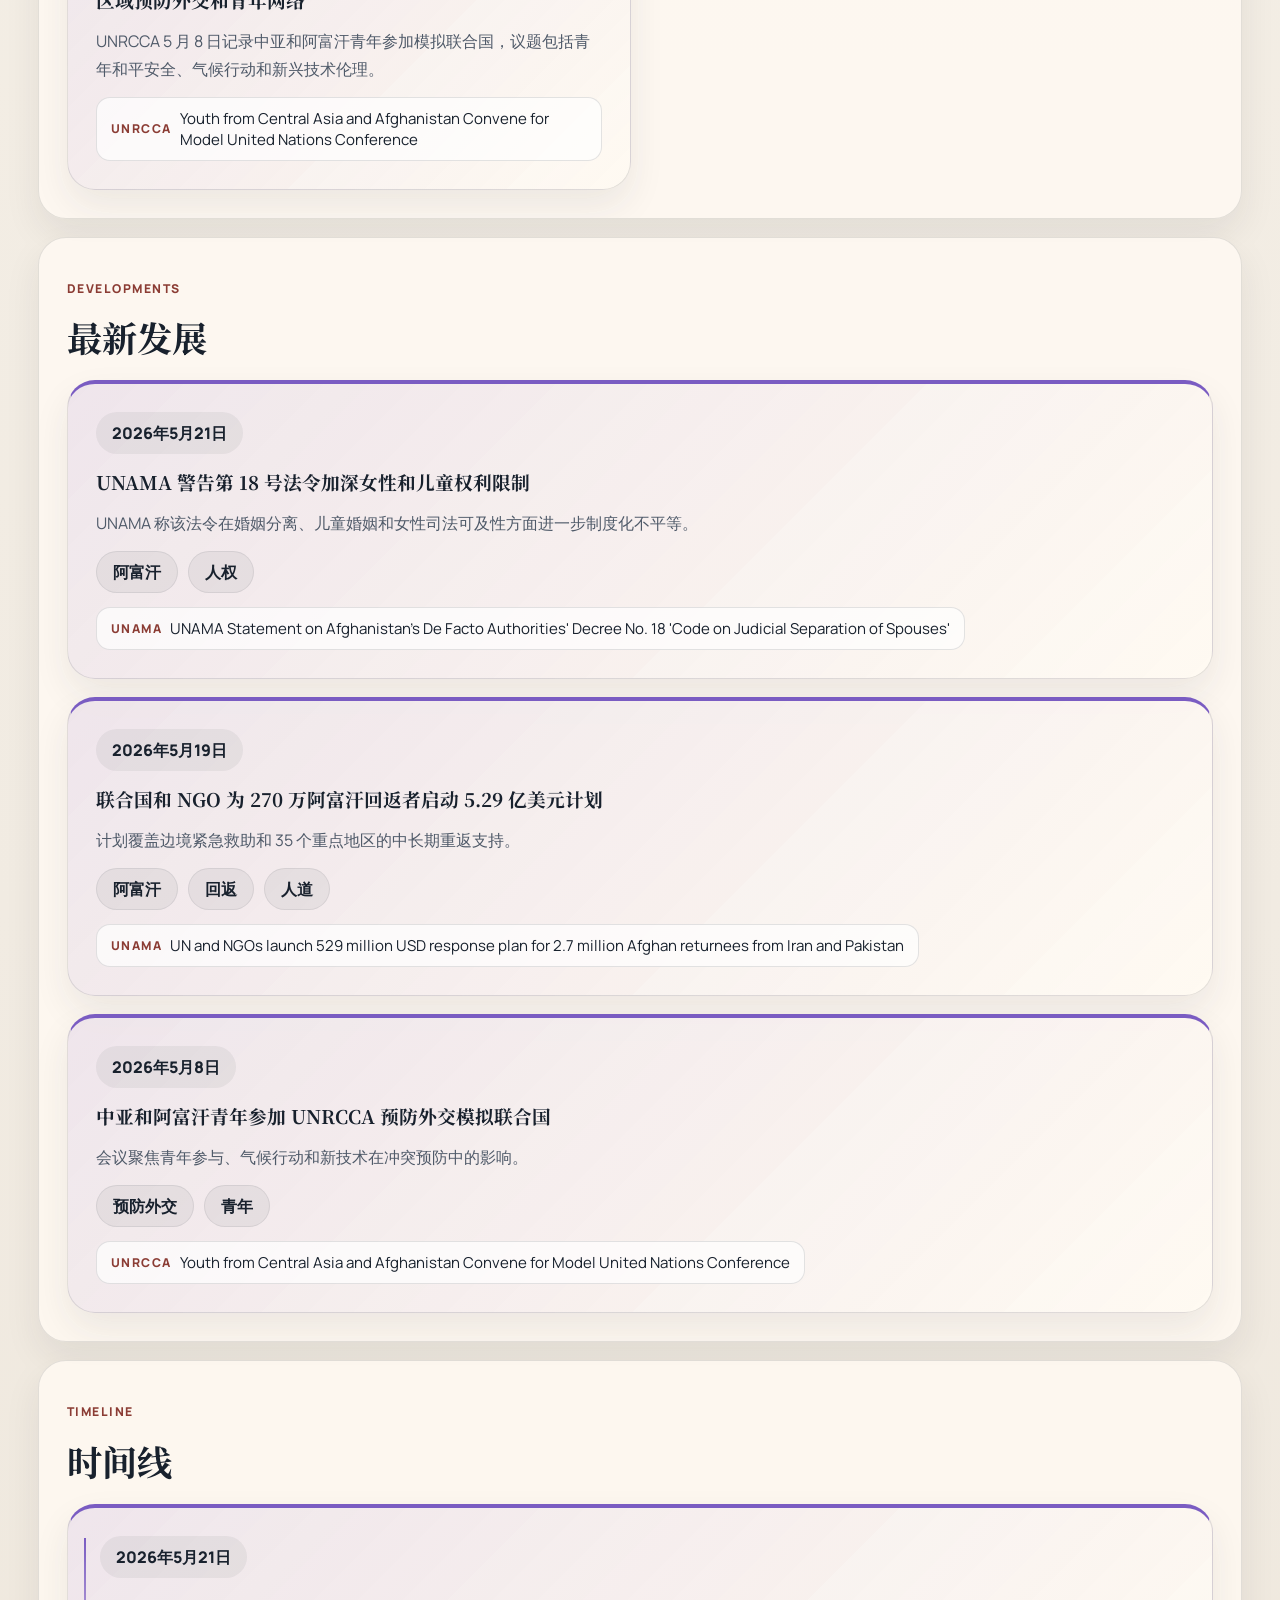
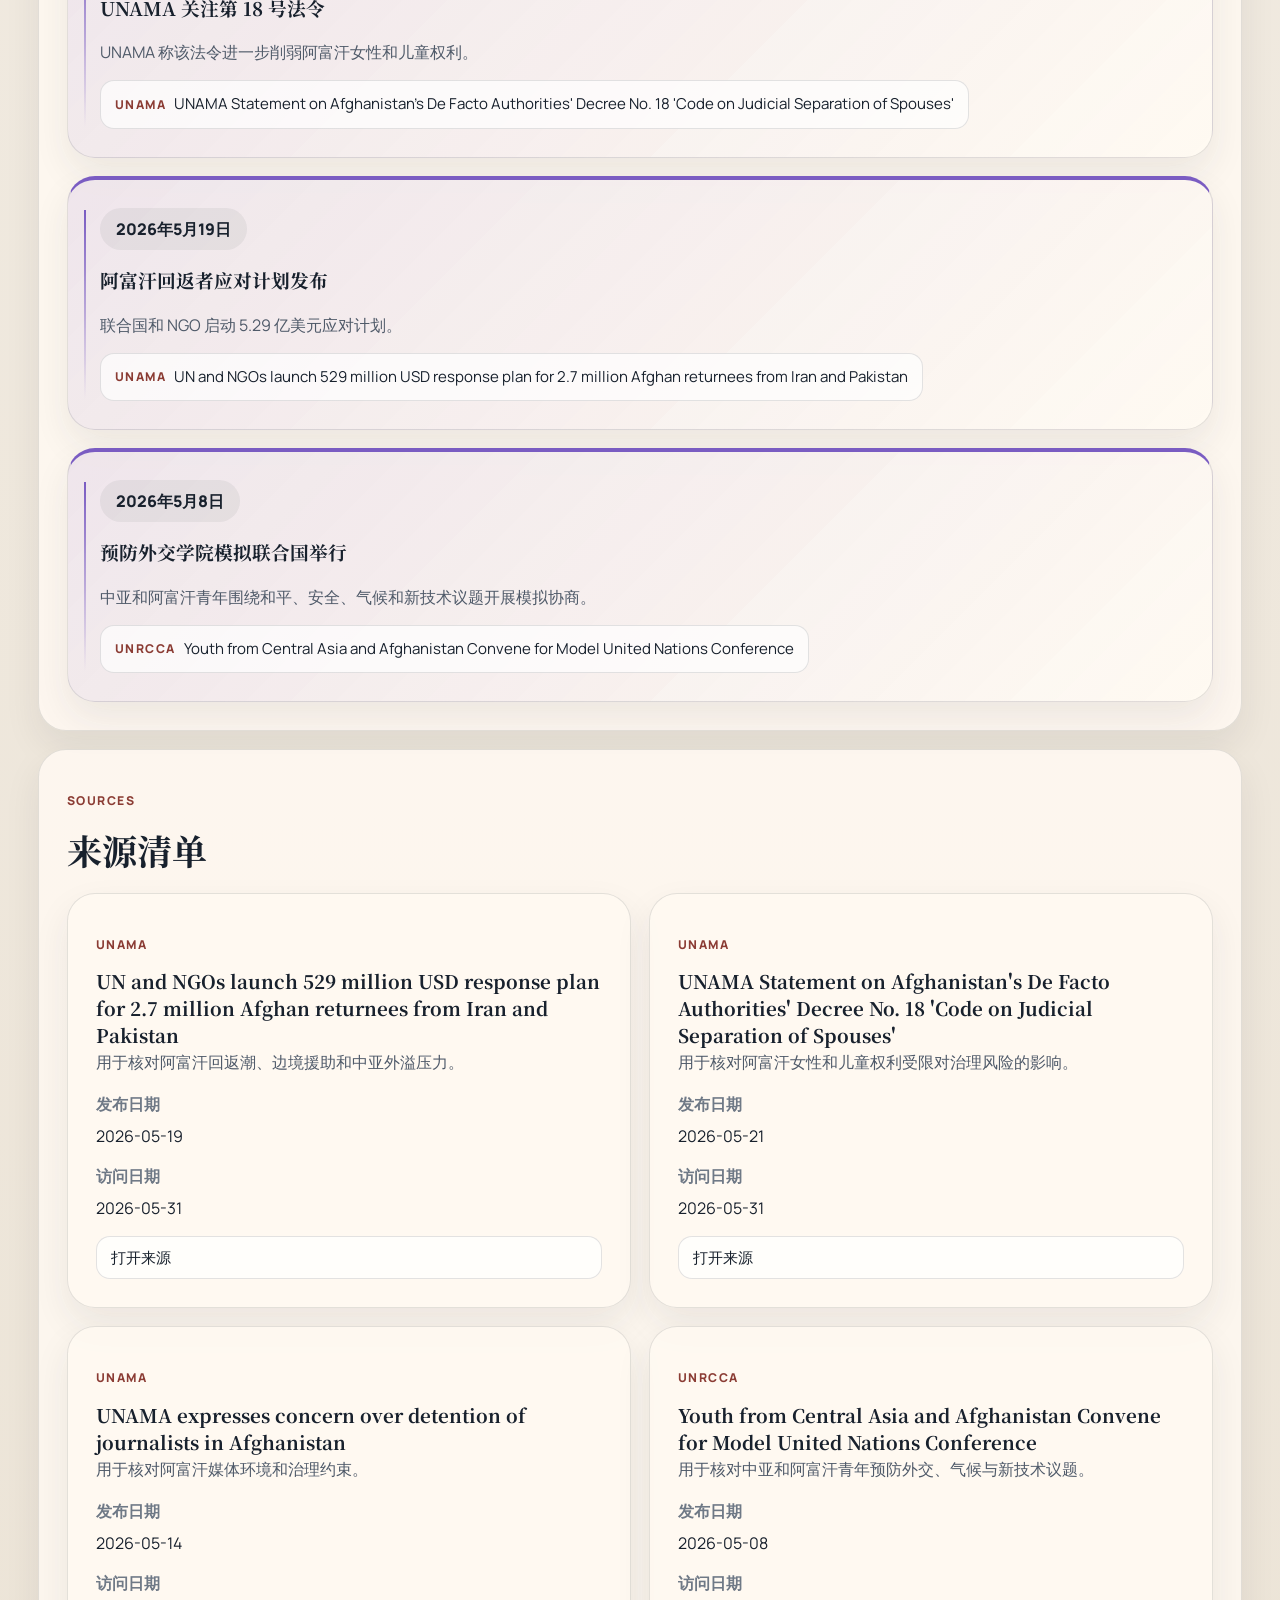
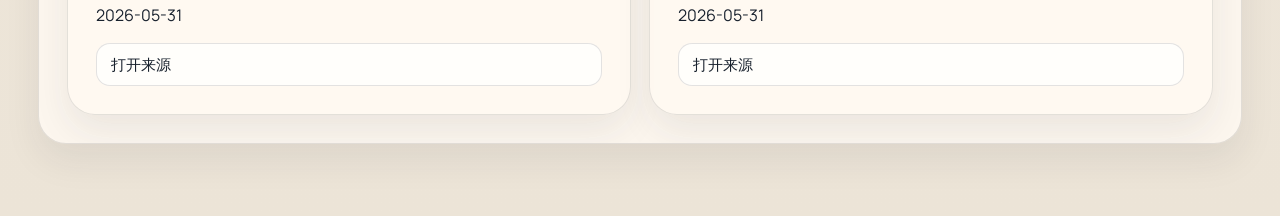
==== commit 35076523: "Refresh international situation snapshot for 2026-05-31" ====
--- a/regions/central-asia.html
+++ b/regions/central-asia.html
@@ -16,7 +16,7 @@
       rel="stylesheet"
     />
     <link rel="stylesheet" href="../styles.css" />
-    <script src="../data/site.js?v=20260425-encoding-fix"></script>
+    <script src="../data/site.js?v=20260531-refresh"></script>
     <script src="../app.js" defer></script>
   </head>
   <body data-page="region" data-region="central-asia" data-base-path="..">
--- a/styles.css
+++ b/styles.css
@@ -729,4 +729,4 @@
     animation: none !important;
     transition: none !important;
   }
-}
+}
